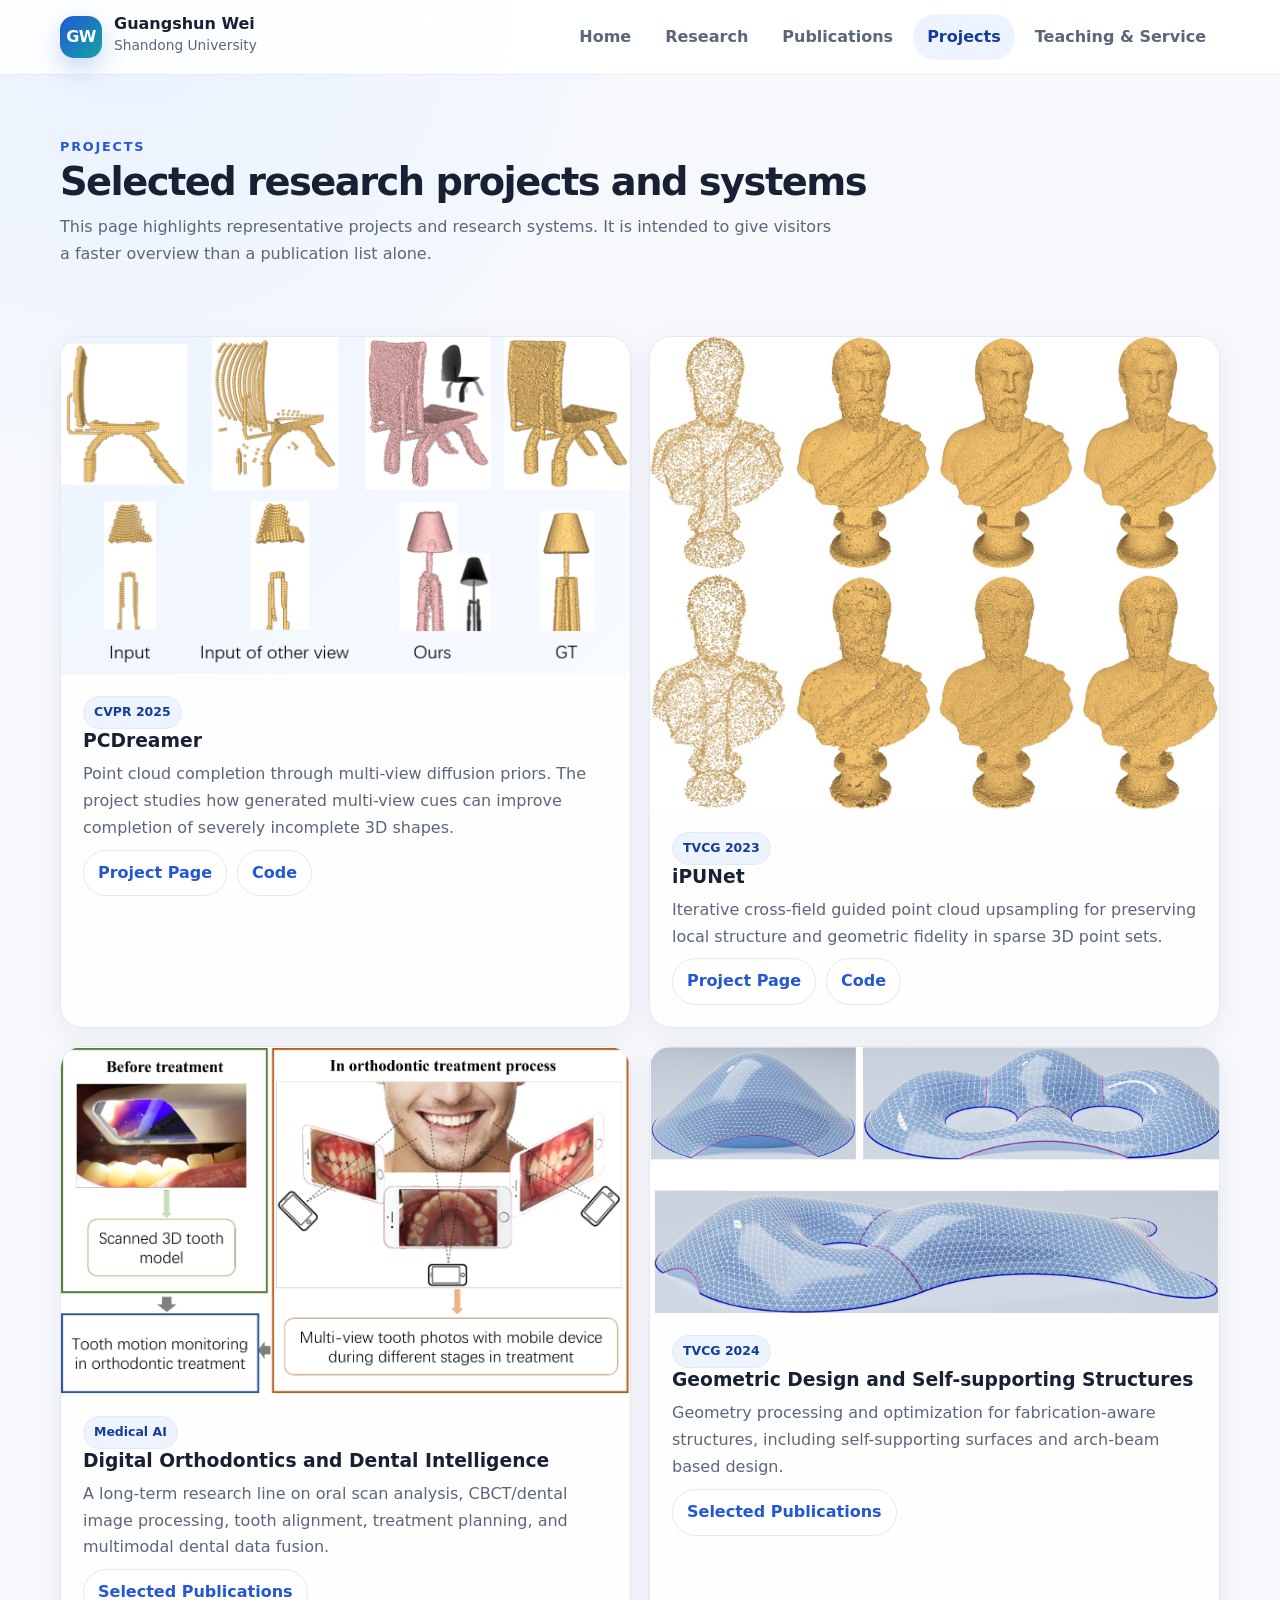
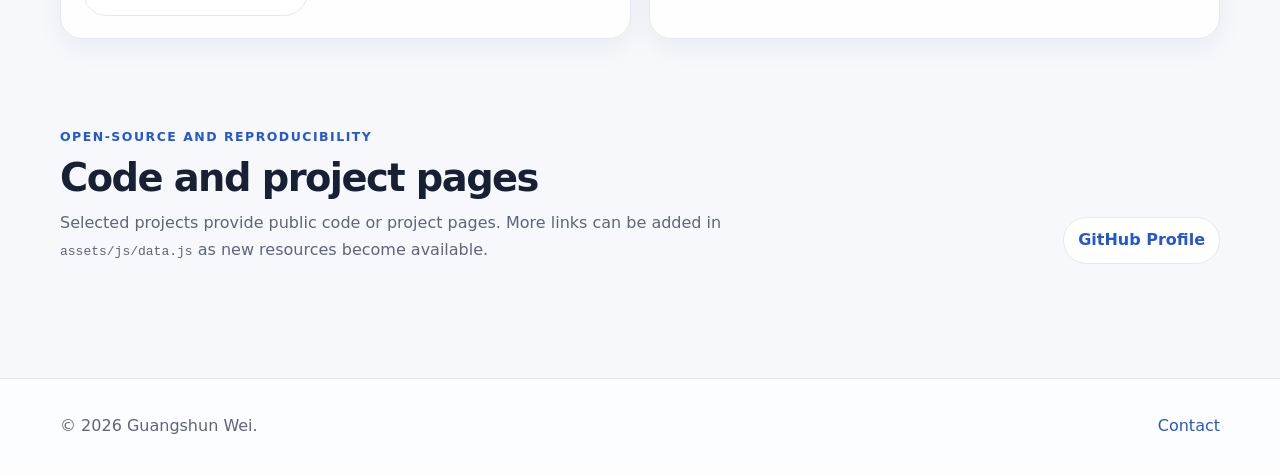
==== projects.html @ e4f78de5 "Add files via upload" ====
<!DOCTYPE html>
<html lang="en">
<head>
  <meta charset="utf-8">
  <meta name="viewport" content="width=device-width, initial-scale=1">
  <meta name="description" content="Selected projects of Guangshun Wei.">
  <title>Projects | Guangshun Wei</title>
  <link rel="stylesheet" href="assets/css/style.css">
</head>
<body>
  <header class="site-header">
    <div class="container header-inner">
      <a class="brand" href="index.html"><span class="brand-mark">GW</span><span class="brand-text"><strong>Guangshun Wei</strong><span>Shandong University</span></span></a>
      <button class="nav-toggle" type="button" aria-label="Toggle navigation" aria-expanded="false">☰</button>
      <nav class="site-nav" aria-label="Main navigation">
        <a href="index.html">Home</a>
        <a href="research.html">Research</a>
        <a href="publications.html">Publications</a>
        <a class="active" href="projects.html">Projects</a>
        <a href="teaching-service.html">Teaching & Service</a>
      </nav>
    </div>
  </header>

  <main>
    <section class="page-title">
      <div class="container">
        <span class="kicker">Projects</span>
        <h1>Selected research projects and systems</h1>
        <p>This page highlights representative projects and research systems. It is intended to give visitors a faster overview than a publication list alone.</p>
      </div>
    </section>

    <section class="section">
      <div class="container">
        <div id="project-grid" class="project-grid"></div>
      </div>
    </section>

    <section class="section">
      <div class="container">
        <div class="section-head">
          <div>
            <p class="eyebrow">Open-source and reproducibility</p>
            <h2>Code and project pages</h2>
            <p class="section-lead">Selected projects provide public code or project pages. More links can be added in <code>assets/js/data.js</code> as new resources become available.</p>
          </div>
          <a class="btn" href="https://github.com/GSW-D" target="_blank" rel="noopener">GitHub Profile</a>
        </div>
      </div>
    </section>
  </main>

  <footer class="footer"><div class="container footer-inner"><span>© 2026 Guangshun Wei.</span><span><a href="mailto:guangshunwei@gmail.com">Contact</a></span></div></footer>
  <script src="assets/js/data.js"></script>
  <script src="assets/js/main.js"></script>
</body>
</html>
---- assets/css/style.css ----
:root {
  --bg: #f6f8fc;
  --surface: #ffffff;
  --surface-2: #eef4ff;
  --text: #182033;
  --muted: #5c667a;
  --light: #7a8499;
  --border: #e3e8f2;
  --primary: #2357d6;
  --primary-dark: #163c9a;
  --accent: #14a3a3;
  --shadow: 0 18px 45px rgba(23, 40, 77, 0.10);
  --radius: 22px;
  --max: 1160px;
}

* { box-sizing: border-box; }
html { scroll-behavior: smooth; }
body {
  margin: 0;
  color: var(--text);
  background: radial-gradient(circle at 10% 0%, #e9f2ff 0, transparent 32rem), var(--bg);
  font-family: Inter, ui-sans-serif, system-ui, -apple-system, BlinkMacSystemFont, "Segoe UI", Arial, sans-serif;
  line-height: 1.68;
}

a { color: var(--primary); text-decoration: none; }
a:hover { color: var(--primary-dark); text-decoration: underline; }

.container { width: min(var(--max), calc(100% - 36px)); margin: 0 auto; }

.site-header {
  position: sticky;
  top: 0;
  z-index: 20;
  border-bottom: 1px solid rgba(227, 232, 242, 0.9);
  background: rgba(255, 255, 255, 0.90);
  backdrop-filter: blur(14px);
}

.header-inner {
  display: flex;
  align-items: center;
  justify-content: space-between;
  min-height: 74px;
  gap: 24px;
}

.brand { display: flex; align-items: center; gap: 12px; color: var(--text); }
.brand-mark {
  width: 42px; height: 42px;
  border-radius: 14px;
  display: grid; place-items: center;
  color: white; font-weight: 800;
  letter-spacing: -0.04em;
  background: linear-gradient(135deg, var(--primary), var(--accent));
  box-shadow: 0 10px 25px rgba(35, 87, 214, 0.24);
}
.brand-text strong { display: block; line-height: 1.1; }
.brand-text span { color: var(--muted); font-size: 0.86rem; }

.site-nav { display: flex; align-items: center; gap: 6px; }
.site-nav a {
  color: var(--muted);
  font-weight: 650;
  padding: 10px 14px;
  border-radius: 999px;
}
.site-nav a:hover, .site-nav a.active {
  background: var(--surface-2);
  color: var(--primary-dark);
  text-decoration: none;
}
.nav-toggle { display: none; border: 0; background: var(--surface-2); border-radius: 12px; padding: 8px 11px; font-size: 1.35rem; }

.hero {
  padding: 70px 0 38px;
}
.hero-card {
  display: grid;
  grid-template-columns: 1.35fr 0.65fr;
  gap: 34px;
  align-items: center;
  border: 1px solid var(--border);
  background: linear-gradient(145deg, rgba(255,255,255,0.96), rgba(239,246,255,0.92));
  border-radius: 34px;
  padding: 42px;
  box-shadow: var(--shadow);
  overflow: hidden;
  position: relative;
}
.hero-card:after {
  content: "";
  position: absolute;
  right: -110px;
  top: -110px;
  width: 280px;
  height: 280px;
  border-radius: 50%;
  background: rgba(20, 163, 163, 0.12);
}
.hero h1 {
  margin: 0 0 4px;
  font-size: clamp(2.4rem, 5vw, 4.6rem);
  line-height: 1.02;
  letter-spacing: -0.06em;
}
.hero h2 { margin: 0 0 20px; font-size: 1.22rem; color: var(--muted); font-weight: 650; }
.hero p { max-width: 780px; margin: 0 0 16px; color: var(--muted); }
.hero-actions, .link-row, .tag-row { display: flex; flex-wrap: wrap; gap: 10px; align-items: center; }
.hero-actions { margin-top: 24px; }
.btn, .pill-link {
  display: inline-flex;
  align-items: center;
  justify-content: center;
  min-height: 38px;
  padding: 9px 14px;
  border-radius: 999px;
  font-weight: 750;
  border: 1px solid var(--border);
  background: var(--surface);
}
.btn.primary { background: var(--primary); color: #fff; border-color: var(--primary); }
.btn.primary:hover { color: #fff; background: var(--primary-dark); text-decoration: none; }
.btn:hover, .pill-link:hover { background: var(--surface-2); text-decoration: none; }

.profile-panel { position: relative; z-index: 2; }
.profile-photo {
  width: min(100%, 280px);
  aspect-ratio: 1 / 1;
  border-radius: 30px;
  overflow: hidden;
  margin-left: auto;
  border: 8px solid white;
  box-shadow: 0 22px 55px rgba(22, 37, 82, 0.18);
  background: linear-gradient(135deg, #dfeaff, #f4f7ff);
}
.profile-photo img { width: 100%; height: 100%; object-fit: cover; }
.profile-list {
  margin: 18px 0 0 auto;
  padding: 18px;
  max-width: 300px;
  list-style: none;
  border: 1px solid var(--border);
  border-radius: 20px;
  background: rgba(255,255,255,0.82);
}
.profile-list li { margin: 6px 0; color: var(--muted); font-size: 0.94rem; }
.profile-list strong { color: var(--text); }

.stats-grid {
  display: grid;
  grid-template-columns: repeat(4, 1fr);
  gap: 14px;
  margin: 20px 0 0;
}
.stat-card {
  border: 1px solid var(--border);
  border-radius: 22px;
  padding: 22px;
  background: rgba(255,255,255,0.74);
}
.stat-card strong { display: block; font-size: 2rem; line-height: 1; letter-spacing: -0.04em; }
.stat-card span { color: var(--muted); font-size: 0.92rem; }

.section { padding: 44px 0; }
.section-head {
  display: flex;
  justify-content: space-between;
  align-items: end;
  gap: 20px;
  margin-bottom: 20px;
}
.section h2, .page-title h1 { margin: 0; font-size: clamp(1.8rem, 3vw, 2.7rem); letter-spacing: -0.04em; line-height: 1.15; }
.section-lead, .page-title p { color: var(--muted); max-width: 780px; margin: 10px 0 0; }
.eyebrow { color: var(--primary); text-transform: uppercase; letter-spacing: 0.12em; font-size: 0.78rem; font-weight: 800; margin: 0 0 8px; }

.page-title { padding: 58px 0 24px; }
.page-title .kicker { color: var(--primary); font-weight: 800; text-transform: uppercase; letter-spacing: 0.14em; font-size: 0.8rem; }

.card-grid, .project-grid { display: grid; grid-template-columns: repeat(2, minmax(0, 1fr)); gap: 18px; }
.research-card, .project-card, .pub-card, .info-card {
  border: 1px solid var(--border);
  background: rgba(255, 255, 255, 0.92);
  border-radius: var(--radius);
  overflow: hidden;
  box-shadow: 0 8px 28px rgba(22, 37, 82, 0.06);
}
.research-card { display: grid; grid-template-columns: 220px 1fr; }
.research-image, .project-image, .pub-image { min-height: 160px; background: linear-gradient(135deg, #edf4ff, #f8fbff); }
.image-wrap { position: relative; display: grid; place-items: center; overflow: hidden; }
.image-wrap img { width: 100%; height: 100%; object-fit: cover; transition: transform 0.35s ease; }
.research-card:hover img, .project-card:hover img, .pub-card:hover img { transform: scale(1.035); }
.image-missing:before {
  content: "Image";
  color: var(--light);
  font-weight: 800;
  letter-spacing: 0.06em;
}
.research-content, .project-content, .pub-body, .info-card { padding: 22px; }
.research-content h3, .project-content h3, .pub-card h3 { margin: 0 0 8px; line-height: 1.28; }
.research-content p, .project-content p, .pub-card p { color: var(--muted); margin: 8px 0; }
.tag-row { margin-top: 14px; }
.tag-row span, .project-tag, .pub-meta span {
  display: inline-flex;
  border: 1px solid var(--border);
  background: var(--surface-2);
  color: var(--primary-dark);
  padding: 5px 10px;
  border-radius: 999px;
  font-size: 0.78rem;
  font-weight: 800;
}

.pub-list { display: grid; gap: 16px; }
.pub-card { display: grid; grid-template-columns: 240px 1fr; }
.pub-image { min-height: 154px; }
.pub-meta { display: flex; gap: 8px; margin-bottom: 8px; }
.pub-card h3 { font-size: 1.08rem; }
.authors { font-size: 0.94rem; }
.venue { font-size: 0.94rem; font-weight: 700; }
.filter-bar {
  display: flex;
  flex-wrap: wrap;
  gap: 10px;
  align-items: center;
  justify-content: space-between;
  margin-bottom: 18px;
}
.filter-buttons { display: flex; flex-wrap: wrap; gap: 8px; }
.filter-buttons button {
  border: 1px solid var(--border);
  border-radius: 999px;
  background: var(--surface);
  color: var(--muted);
  padding: 9px 14px;
  font-weight: 800;
  cursor: pointer;
}
.filter-buttons button.active, .filter-buttons button:hover { background: var(--primary); color: #fff; border-color: var(--primary); }
.count { color: var(--muted); font-weight: 700; }

.timeline { list-style: none; padding: 0; margin: 0; display: grid; gap: 12px; }
.timeline li {
  display: grid;
  grid-template-columns: 96px 1fr;
  gap: 14px;
  padding: 14px 0;
  border-bottom: 1px dashed var(--border);
}
.news-date { color: var(--primary); font-weight: 850; }

.info-grid { display: grid; grid-template-columns: repeat(3, 1fr); gap: 18px; }
.info-card h3 { margin-top: 0; }
.info-card ul { margin: 10px 0 0; padding-left: 1.1rem; color: var(--muted); }

.footer {
  margin-top: 50px;
  padding: 34px 0;
  border-top: 1px solid var(--border);
  color: var(--muted);
  background: rgba(255,255,255,0.7);
}
.footer-inner { display: flex; justify-content: space-between; gap: 20px; flex-wrap: wrap; }

@media (max-width: 900px) {
  .hero-card, .research-card, .pub-card { grid-template-columns: 1fr; }
  .profile-photo, .profile-list { margin-left: 0; }
  .stats-grid, .info-grid { grid-template-columns: repeat(2, 1fr); }
  .card-grid, .project-grid { grid-template-columns: 1fr; }
  .site-nav {
    display: none;
    position: absolute;
    top: 74px;
    right: 18px;
    left: 18px;
    flex-direction: column;
    align-items: stretch;
    background: white;
    border: 1px solid var(--border);
    border-radius: 18px;
    padding: 10px;
    box-shadow: var(--shadow);
  }
  .site-nav.open { display: flex; }
  .nav-toggle { display: inline-flex; }
}

@media (max-width: 620px) {
  .hero { padding-top: 34px; }
  .hero-card { padding: 24px; border-radius: 26px; }
  .stats-grid, .info-grid { grid-template-columns: 1fr; }
  .timeline li { grid-template-columns: 1fr; gap: 2px; }
  .section-head { align-items: start; flex-direction: column; }
}
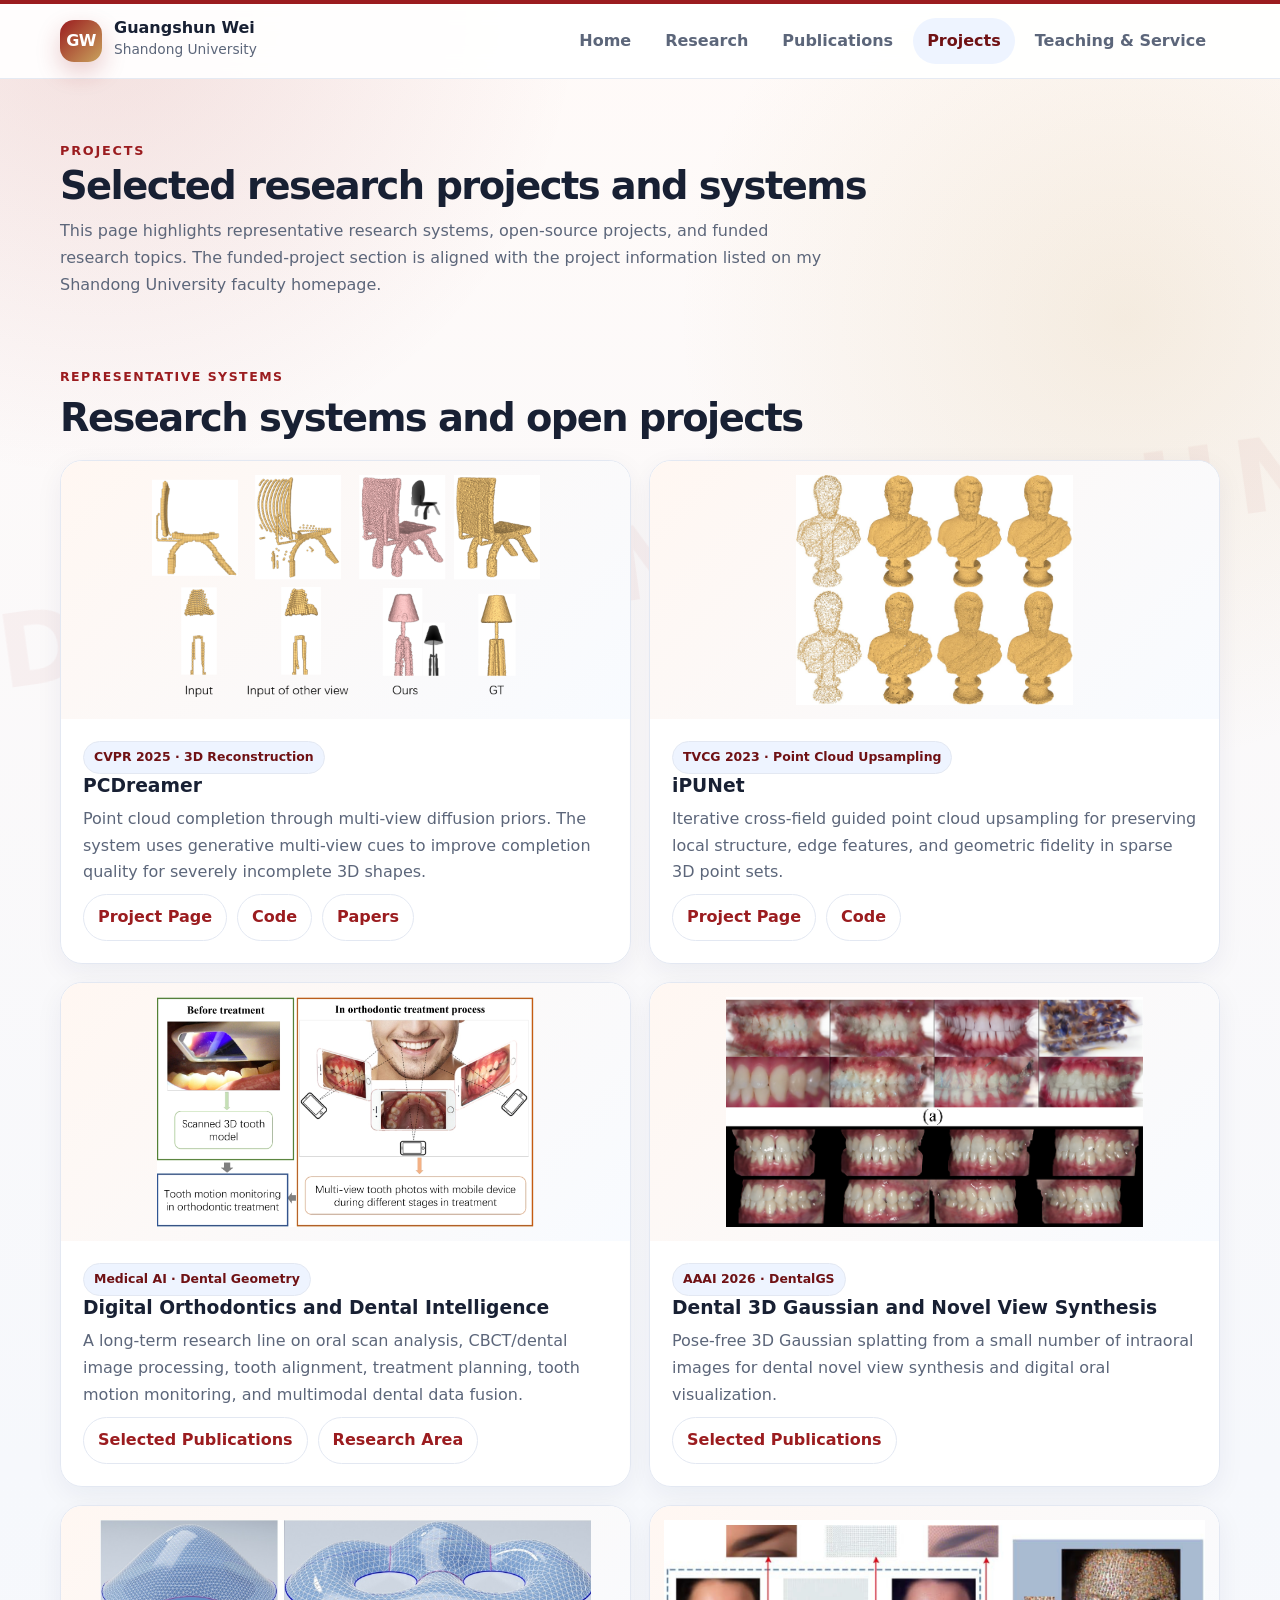
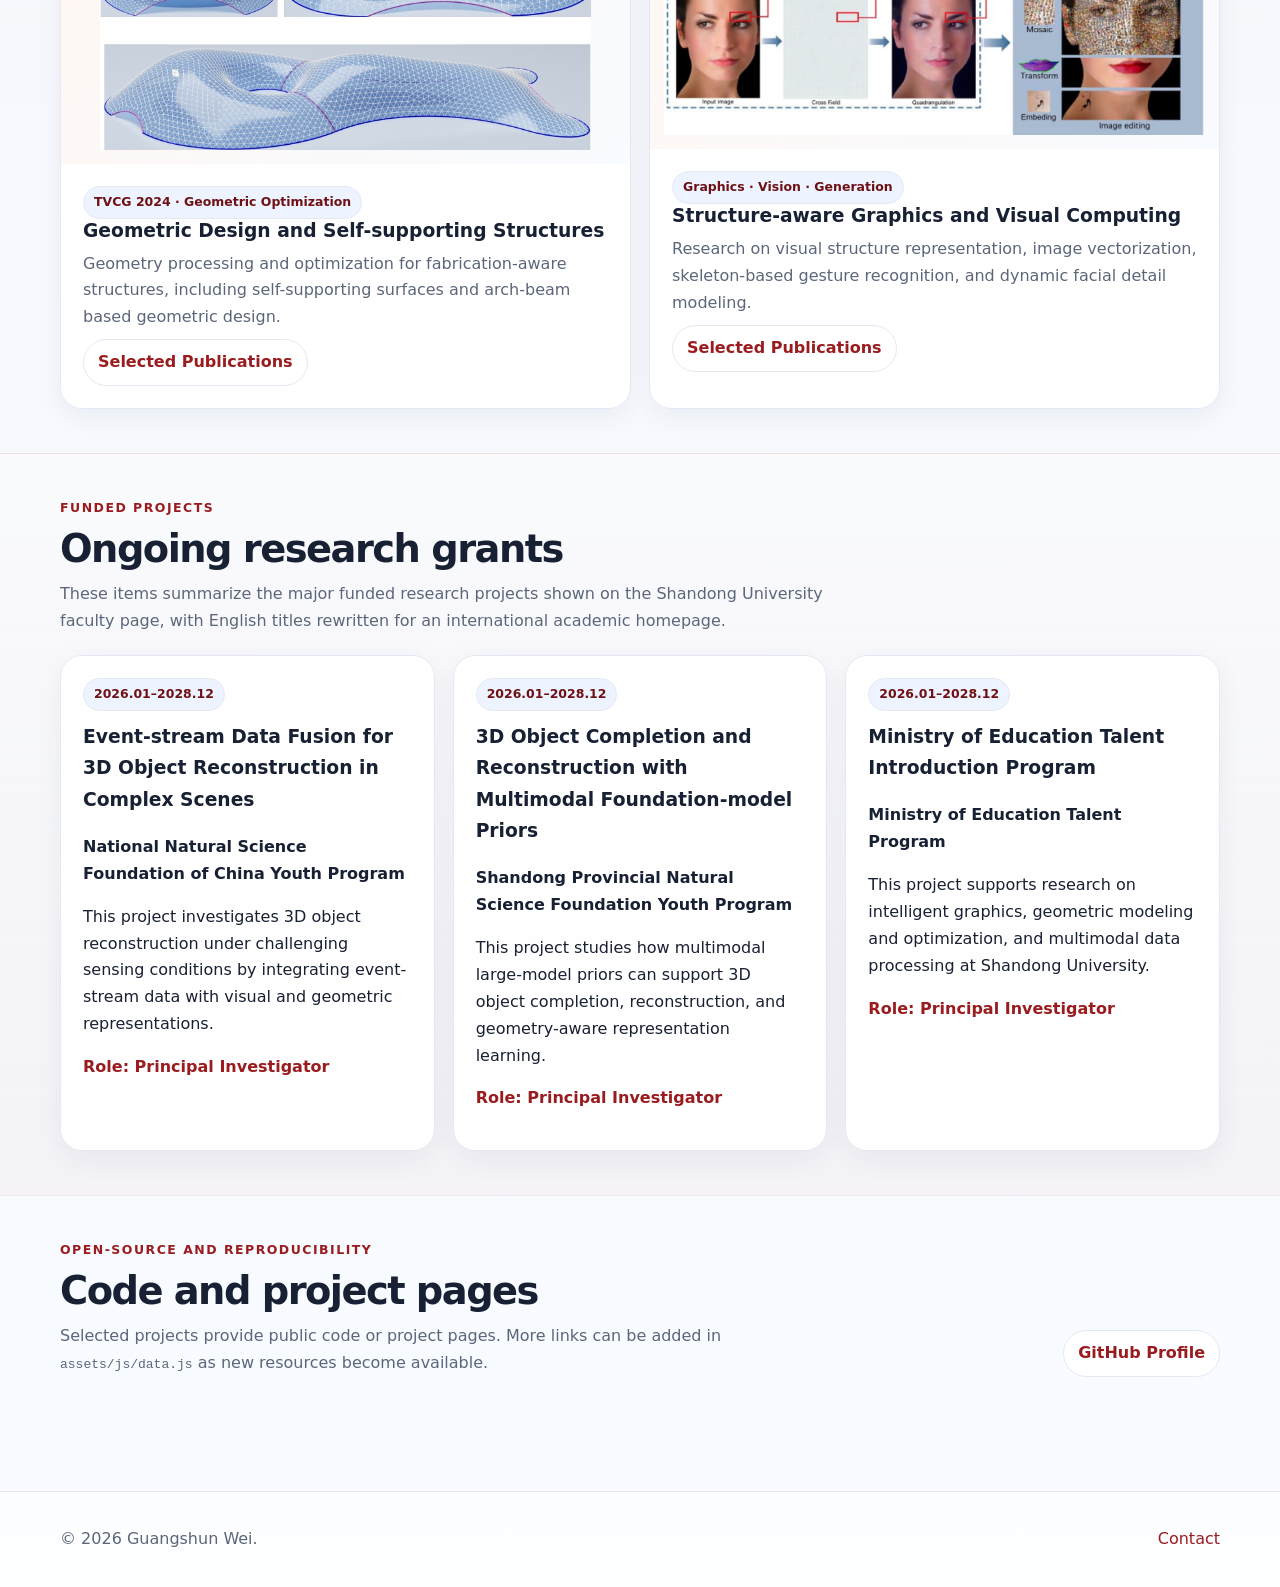
==== commit 04dee546: "Add files via upload" ====
--- a/projects.html
+++ b/projects.html
@@ -27,13 +27,32 @@
       <div class="container">
         <span class="kicker">Projects</span>
         <h1>Selected research projects and systems</h1>
-        <p>This page highlights representative projects and research systems. It is intended to give visitors a faster overview than a publication list alone.</p>
+        <p>This page highlights representative research systems, open-source projects, and funded research topics. The funded-project section is aligned with the project information listed on my Shandong University faculty homepage.</p>
       </div>
     </section>
 
     <section class="section">
       <div class="container">
+        <div class="section-head">
+          <div>
+            <p class="eyebrow">Representative Systems</p>
+            <h2>Research systems and open projects</h2>
+          </div>
+        </div>
         <div id="project-grid" class="project-grid"></div>
+      </div>
+    </section>
+
+    <section class="section section-alt">
+      <div class="container">
+        <div class="section-head">
+          <div>
+            <p class="eyebrow">Funded Projects</p>
+            <h2>Ongoing research grants</h2>
+            <p class="section-lead">These items summarize the major funded research projects shown on the Shandong University faculty page, with English titles rewritten for an international academic homepage.</p>
+          </div>
+        </div>
+        <div id="funded-project-grid" class="info-grid funded-grid"></div>
       </div>
     </section>
 
--- a/assets/css/style.css
+++ b/assets/css/style.css
@@ -6,9 +6,12 @@
   --muted: #5c667a;
   --light: #7a8499;
   --border: #e3e8f2;
-  --primary: #2357d6;
-  --primary-dark: #163c9a;
-  --accent: #14a3a3;
+  --primary: #9b1c1f;
+  --primary-dark: #6f1114;
+  --accent: #c9a35d;
+  --sdu-red: #9b1c1f;
+  --sdu-gold: #c9a35d;
+  --sdu-ink: #24324f;
   --shadow: 0 18px 45px rgba(23, 40, 77, 0.10);
   --radius: 22px;
   --max: 1160px;
@@ -19,9 +22,31 @@
 body {
   margin: 0;
   color: var(--text);
-  background: radial-gradient(circle at 10% 0%, #e9f2ff 0, transparent 32rem), var(--bg);
+  background:
+    radial-gradient(circle at 8% 0%, rgba(155, 28, 31, 0.12) 0, transparent 30rem),
+    radial-gradient(circle at 88% 10%, rgba(201, 163, 93, 0.16) 0, transparent 28rem),
+    linear-gradient(180deg, #fffaf8 0%, #f6f8fc 46%, #f8fbff 100%);
   font-family: Inter, ui-sans-serif, system-ui, -apple-system, BlinkMacSystemFont, "Segoe UI", Arial, sans-serif;
   line-height: 1.68;
+  min-height: 100vh;
+  position: relative;
+}
+
+.site-header, main, .footer { position: relative; z-index: 1; }
+
+body::before {
+  content: "SDU  ·  SHANDONG UNIVERSITY  ·  学无止境  气有浩然";
+  position: fixed;
+  left: -8vw;
+  top: 40vh;
+  z-index: 0;
+  color: rgba(155, 28, 31, 0.045);
+  font-size: clamp(2.6rem, 8vw, 8rem);
+  font-weight: 900;
+  letter-spacing: 0.12em;
+  white-space: nowrap;
+  transform: rotate(-8deg);
+  pointer-events: none;
 }
 
 a { color: var(--primary); text-decoration: none; }
@@ -34,7 +59,8 @@
   top: 0;
   z-index: 20;
   border-bottom: 1px solid rgba(227, 232, 242, 0.9);
-  background: rgba(255, 255, 255, 0.90);
+  border-top: 4px solid var(--sdu-red);
+  background: rgba(255, 255, 255, 0.92);
   backdrop-filter: blur(14px);
 }
 
@@ -53,8 +79,8 @@
   display: grid; place-items: center;
   color: white; font-weight: 800;
   letter-spacing: -0.04em;
-  background: linear-gradient(135deg, var(--primary), var(--accent));
-  box-shadow: 0 10px 25px rgba(35, 87, 214, 0.24);
+  background: linear-gradient(135deg, var(--sdu-red), var(--sdu-gold));
+  box-shadow: 0 10px 25px rgba(155, 28, 31, 0.22);
 }
 .brand-text strong { display: block; line-height: 1.1; }
 .brand-text span { color: var(--muted); font-size: 0.86rem; }
@@ -82,7 +108,9 @@
   gap: 34px;
   align-items: center;
   border: 1px solid var(--border);
-  background: linear-gradient(145deg, rgba(255,255,255,0.96), rgba(239,246,255,0.92));
+  background:
+    linear-gradient(145deg, rgba(255,255,255,0.98), rgba(255,247,242,0.94)),
+    radial-gradient(circle at 100% 0%, rgba(155, 28, 31, 0.12), transparent 32rem);
   border-radius: 34px;
   padding: 42px;
   box-shadow: var(--shadow);
@@ -97,7 +125,18 @@
   width: 280px;
   height: 280px;
   border-radius: 50%;
-  background: rgba(20, 163, 163, 0.12);
+  background: rgba(155, 28, 31, 0.10);
+}
+.hero-card:before {
+  content: "SDU";
+  position: absolute;
+  right: 38px;
+  bottom: -18px;
+  font-size: clamp(4rem, 12vw, 10rem);
+  line-height: 1;
+  font-weight: 900;
+  color: rgba(155, 28, 31, 0.045);
+  letter-spacing: -0.08em;
 }
 .hero h1 {
   margin: 0 0 4px;
@@ -105,7 +144,23 @@
   line-height: 1.02;
   letter-spacing: -0.06em;
 }
-.hero h2 { margin: 0 0 20px; font-size: 1.22rem; color: var(--muted); font-weight: 650; }
+.hero h2 { margin: 0 0 14px; font-size: 1.22rem; color: var(--muted); font-weight: 650; }
+.sdu-badge {
+  display: inline-flex;
+  flex-wrap: wrap;
+  gap: 8px;
+  align-items: center;
+  margin: 0 0 18px;
+  color: var(--sdu-red);
+  font-weight: 850;
+}
+.sdu-badge span {
+  border: 1px solid rgba(155, 28, 31, 0.18);
+  background: rgba(255, 255, 255, 0.78);
+  border-radius: 999px;
+  padding: 5px 11px;
+  box-shadow: 0 8px 18px rgba(155, 28, 31, 0.06);
+}
 .hero p { max-width: 780px; margin: 0 0 16px; color: var(--muted); }
 .hero-actions, .link-row, .tag-row { display: flex; flex-wrap: wrap; gap: 10px; align-items: center; }
 .hero-actions { margin-top: 24px; }
@@ -135,7 +190,7 @@
   box-shadow: 0 22px 55px rgba(22, 37, 82, 0.18);
   background: linear-gradient(135deg, #dfeaff, #f4f7ff);
 }
-.profile-photo img { width: 100%; height: 100%; object-fit: cover; }
+.profile-photo img { width: 100%; height: 100%; object-fit: contain; padding: 6px; background: #fff; }
 .profile-list {
   margin: 18px 0 0 auto;
   padding: 18px;
@@ -162,8 +217,28 @@
 }
 .stat-card strong { display: block; font-size: 2rem; line-height: 1; letter-spacing: -0.04em; }
 .stat-card span { color: var(--muted); font-size: 0.92rem; }
+.sdu-strip {
+  margin-top: 14px;
+  display: flex;
+  flex-wrap: wrap;
+  justify-content: space-between;
+  gap: 10px;
+  align-items: center;
+  padding: 14px 18px;
+  border-radius: 20px;
+  border: 1px solid rgba(155, 28, 31, 0.16);
+  background: linear-gradient(90deg, rgba(155, 28, 31, 0.08), rgba(201, 163, 93, 0.12), rgba(255,255,255,0.74));
+  color: var(--muted);
+}
+.sdu-strip strong { color: var(--sdu-red); }
 
 .section { padding: 44px 0; }
+.section-alt {
+  background: linear-gradient(180deg, rgba(255,255,255,0.32), rgba(155,28,31,0.035));
+  border-top: 1px solid rgba(155, 28, 31, 0.08);
+  border-bottom: 1px solid rgba(155, 28, 31, 0.08);
+}
+.section-news-home { padding-top: 36px; }
 .section-head {
   display: flex;
   justify-content: space-between;
@@ -179,6 +254,7 @@
 .page-title .kicker { color: var(--primary); font-weight: 800; text-transform: uppercase; letter-spacing: 0.14em; font-size: 0.8rem; }
 
 .card-grid, .project-grid { display: grid; grid-template-columns: repeat(2, minmax(0, 1fr)); gap: 18px; }
+.research-grid { grid-template-columns: 1fr; }
 .research-card, .project-card, .pub-card, .info-card {
   border: 1px solid var(--border);
   background: rgba(255, 255, 255, 0.92);
@@ -186,11 +262,22 @@
   overflow: hidden;
   box-shadow: 0 8px 28px rgba(22, 37, 82, 0.06);
 }
-.research-card { display: grid; grid-template-columns: 220px 1fr; }
-.research-image, .project-image, .pub-image { min-height: 160px; background: linear-gradient(135deg, #edf4ff, #f8fbff); }
+.research-card { display: grid; grid-template-columns: 260px 1fr; }
+.research-image, .project-image, .pub-image {
+  min-height: 185px;
+  background: linear-gradient(135deg, #fff7f2, #f8fbff);
+  padding: 14px;
+}
 .image-wrap { position: relative; display: grid; place-items: center; overflow: hidden; }
-.image-wrap img { width: 100%; height: 100%; object-fit: cover; transition: transform 0.35s ease; }
-.research-card:hover img, .project-card:hover img, .pub-card:hover img { transform: scale(1.035); }
+.image-wrap img {
+  width: 100%;
+  height: auto;
+  max-width: 100%;
+  max-height: 230px;
+  object-fit: contain;
+  transition: transform 0.35s ease;
+}
+.research-card:hover img, .project-card:hover img, .pub-card:hover img { transform: scale(1.015); }
 .image-missing:before {
   content: "Image";
   color: var(--light);
@@ -201,6 +288,14 @@
 .research-content h3, .project-content h3, .pub-card h3 { margin: 0 0 8px; line-height: 1.28; }
 .research-content p, .project-content p, .pub-card p { color: var(--muted); margin: 8px 0; }
 .tag-row { margin-top: 14px; }
+.paper-hints {
+  margin-top: 13px;
+  padding-top: 13px;
+  border-top: 1px dashed var(--border);
+  color: var(--muted);
+  font-size: 0.9rem;
+}
+.paper-hints strong { color: var(--text); }
 .tag-row span, .project-tag, .pub-meta span {
   display: inline-flex;
   border: 1px solid var(--border);
@@ -214,7 +309,7 @@
 
 .pub-list { display: grid; gap: 16px; }
 .pub-card { display: grid; grid-template-columns: 240px 1fr; }
-.pub-image { min-height: 154px; }
+.pub-image { min-height: 170px; }
 .pub-meta { display: flex; gap: 8px; margin-bottom: 8px; }
 .pub-card h3 { font-size: 1.08rem; }
 .authors { font-size: 0.94rem; }
@@ -252,6 +347,8 @@
 
 .info-grid { display: grid; grid-template-columns: repeat(3, 1fr); gap: 18px; }
 .info-card h3 { margin-top: 0; }
+.funded-card .project-tag { margin-bottom: 10px; }
+.role-line { font-weight: 800; color: var(--sdu-red) !important; }
 .info-card ul { margin: 10px 0 0; padding-left: 1.1rem; color: var(--muted); }
 
 .footer {
